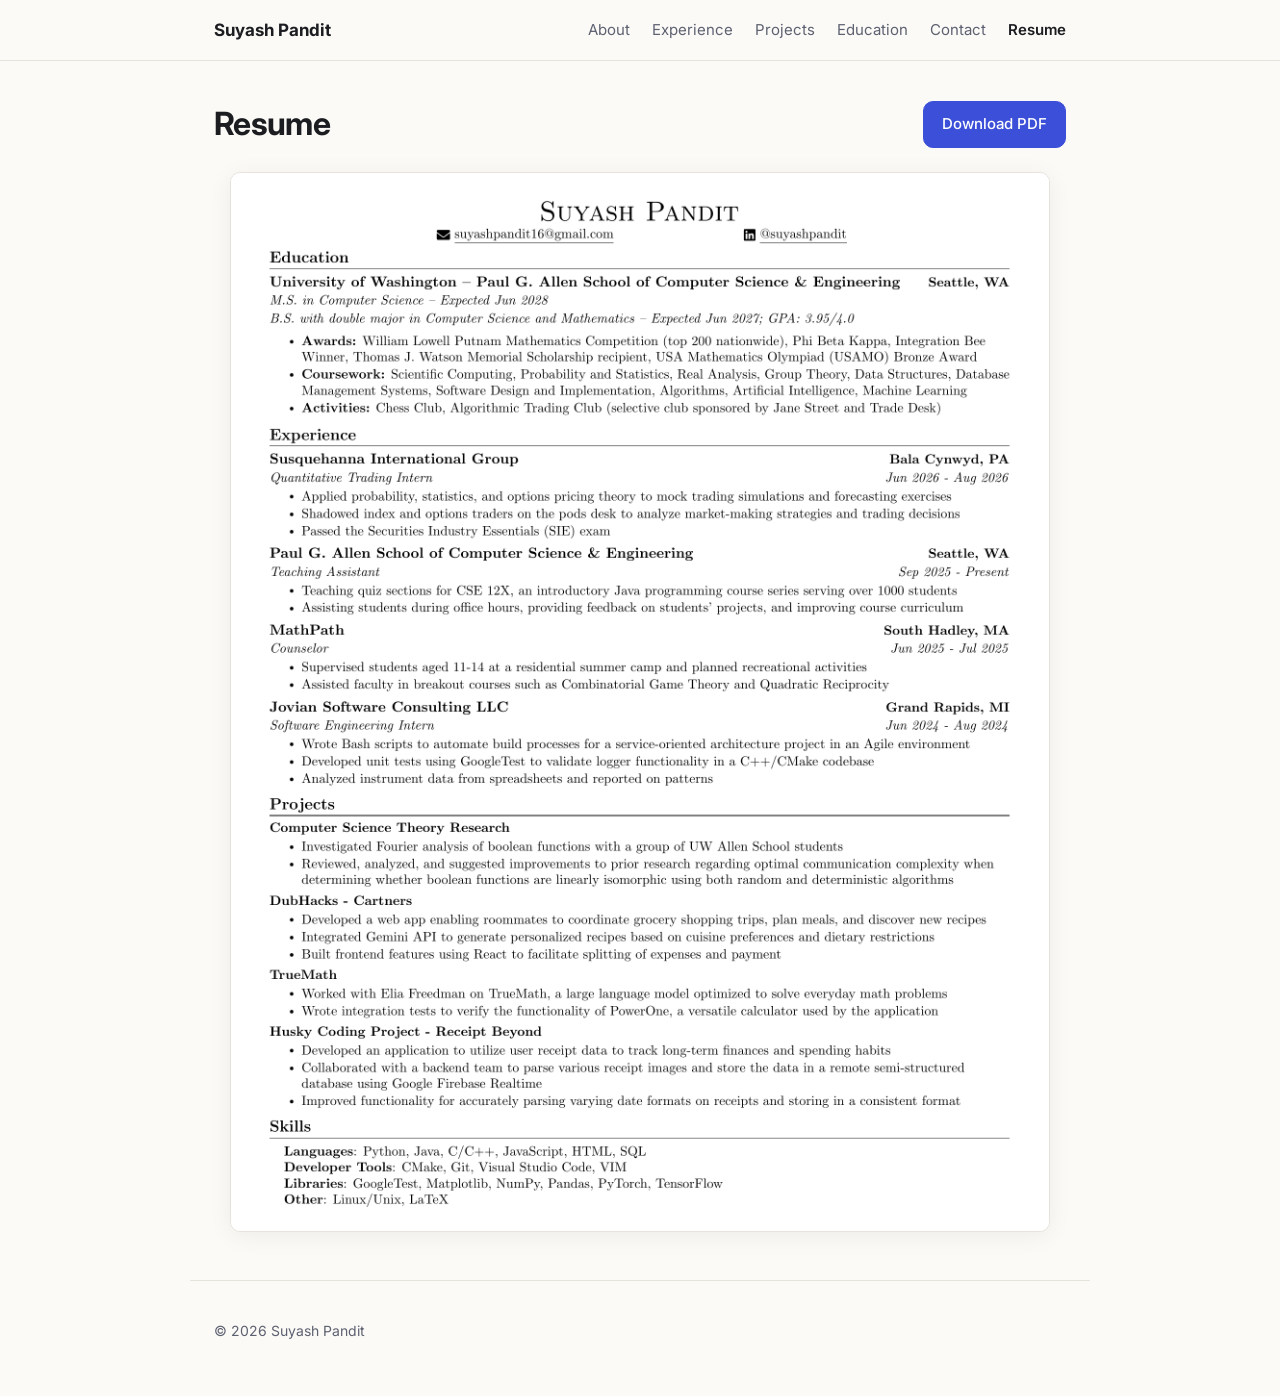
==== resume.html @ 8045b897 "Add first draft of personal website Co-Authored-By: Claude Opus 5.5 <noreply@anthropic.com> Claude-S" ====
<!doctype html>
<html lang="en">
<head>
  <meta charset="utf-8">
  <meta name="viewport" content="width=device-width, initial-scale=1">
  <title>Resume · Suyash Pandit</title>
  <meta name="description" content="Resume of Suyash Pandit.">
  <link rel="preconnect" href="https://fonts.googleapis.com">
  <link rel="preconnect" href="https://fonts.gstatic.com" crossorigin>
  <link href="https://fonts.googleapis.com/css2?family=Inter:wght@400;500;600;700&family=JetBrains+Mono:wght@400;500&display=swap" rel="stylesheet">
  <link rel="stylesheet" href="styles.css">
</head>
<body>
  <header class="site-header">
    <nav class="nav container">
      <a class="nav-name" href="index.html">Suyash Pandit</a>
      <ul class="nav-links">
        <li><a href="index.html#about">About</a></li>
        <li><a href="index.html#experience">Experience</a></li>
        <li><a href="index.html#projects">Projects</a></li>
        <li><a href="index.html#education">Education</a></li>
        <li><a href="index.html#contact">Contact</a></li>
        <li><a href="resume.html" aria-current="page">Resume</a></li>
      </ul>
    </nav>
  </header>

  <main class="container resume-page">
    <div class="resume-head">
      <h1>Resume</h1>
      <a class="button primary" href="SuyashPanditResume.pdf" download>Download PDF</a>
    </div>
    <a class="resume-frame" href="SuyashPanditResume.pdf">
      <img src="resume.png" width="1700" height="2200"
           alt="Suyash Pandit's one-page resume, covering education, experience, projects, and skills.">
    </a>
  </main>

  <footer class="site-footer container">
    <p>© 2026 Suyash Pandit</p>
  </footer>
</body>
</html>
---- styles.css ----
:root {
  --bg: #fbfaf7;
  --surface: #ffffff;
  --text: #1c1d21;
  --muted: #5d6170;
  --border: #e6e3dc;
  --accent: #3b4fd8;
  --accent-soft: #eef0fd;
  --radius: 10px;
  --max: 900px;
  color-scheme: light;
}

@media (prefers-color-scheme: dark) {
  :root {
    --bg: #111215;
    --surface: #181a1f;
    --text: #e8e9ec;
    --muted: #9a9eab;
    --border: #2a2d34;
    --accent: #8c9bff;
    --accent-soft: #1d2140;
    color-scheme: dark;
  }
}

* { box-sizing: border-box; }

html { scroll-behavior: smooth; scroll-padding-top: 72px; }

body {
  margin: 0;
  background: var(--bg);
  color: var(--text);
  font-family: "Inter", system-ui, -apple-system, "Segoe UI", sans-serif;
  font-size: 17px;
  line-height: 1.65;
  -webkit-font-smoothing: antialiased;
}

a { color: var(--accent); text-decoration: none; }
a:hover { text-decoration: underline; }

h1, h2, h3 { line-height: 1.25; margin: 0; }

.container {
  width: 100%;
  max-width: var(--max);
  margin: 0 auto;
  padding: 0 24px;
}

/* Header */
.site-header {
  position: sticky;
  top: 0;
  z-index: 10;
  background: color-mix(in srgb, var(--bg) 85%, transparent);
  backdrop-filter: blur(8px);
  border-bottom: 1px solid var(--border);
}

.nav {
  display: flex;
  align-items: center;
  justify-content: space-between;
  gap: 16px;
  height: 60px;
}

.nav-name { color: var(--text); font-weight: 700; }
.nav-name:hover { text-decoration: none; }

.nav-links {
  display: flex;
  gap: 22px;
  list-style: none;
  margin: 0;
  padding: 0;
  font-size: 15px;
}

.nav-links a { color: var(--muted); }
.nav-links a:hover { color: var(--text); text-decoration: none; }
.nav-links a[aria-current="page"] { color: var(--text); font-weight: 600; }

/* Hero */
.hero { padding-top: 96px; padding-bottom: 72px; }

.eyebrow {
  font-family: "JetBrains Mono", ui-monospace, monospace;
  font-size: 14px;
  color: var(--accent);
  margin: 0 0 12px;
}

.hero h1 {
  font-size: clamp(40px, 7vw, 60px);
  letter-spacing: -0.03em;
  margin-bottom: 20px;
}

.lede { font-size: 19px; color: var(--muted); max-width: 640px; margin: 0; }

.hero-actions { display: flex; flex-wrap: wrap; gap: 12px; margin-top: 32px; }

.button {
  display: inline-block;
  padding: 10px 18px;
  border: 1px solid var(--border);
  border-radius: var(--radius);
  color: var(--text);
  font-weight: 500;
  font-size: 15px;
  background: var(--surface);
}
.button:hover { text-decoration: none; border-color: var(--accent); }
.button.primary { background: var(--accent); border-color: var(--accent); color: #fff; }
@media (prefers-color-scheme: dark) { .button.primary { color: #111215; } }

/* Sections */
.section { padding-top: 56px; padding-bottom: 56px; border-top: 1px solid var(--border); }

.section h2 {
  font-size: 14px;
  font-family: "JetBrains Mono", ui-monospace, monospace;
  font-weight: 500;
  text-transform: uppercase;
  letter-spacing: 0.08em;
  color: var(--muted);
  margin-bottom: 28px;
}

.section p { margin: 0 0 14px; }

.about-grid { display: grid; grid-template-columns: 1.6fr 1fr; gap: 40px; }

.facts { list-style: none; margin: 0; padding: 0; font-size: 15px; }
.facts li { padding: 10px 0; border-bottom: 1px solid var(--border); }
.facts li:first-child { padding-top: 0; }
.fact-label {
  display: block;
  font-family: "JetBrains Mono", ui-monospace, monospace;
  font-size: 12px;
  color: var(--muted);
}

/* Experience */
.timeline { list-style: none; margin: 0; padding: 0; }
.entry + .entry { margin-top: 36px; }
.entry-head { margin-bottom: 8px; }
.entry h3 { font-size: 18px; font-weight: 600; }
.at { color: var(--muted); font-weight: 400; }
.meta { font-size: 14px; color: var(--muted); margin: 2px 0 0 !important; }
.entry ul { margin: 0; padding-left: 20px; color: var(--text); }
.entry ul li { margin: 4px 0; }

/* Projects */
.cards { display: grid; grid-template-columns: repeat(2, 1fr); gap: 18px; }

.card {
  background: var(--surface);
  border: 1px solid var(--border);
  border-radius: var(--radius);
  padding: 22px;
  display: flex;
  flex-direction: column;
}
.card h3 { font-size: 18px; margin-bottom: 8px; }
.card p { font-size: 15px; color: var(--muted); }
.card .tags { margin-top: auto; }

.card-kicker {
  font-family: "JetBrains Mono", ui-monospace, monospace;
  font-size: 12px;
  color: var(--accent) !important;
  margin: 0 0 6px !important;
}

.tags { display: flex; flex-wrap: wrap; gap: 8px; list-style: none; margin: 0; padding: 0; }
.tags li {
  font-size: 13px;
  padding: 3px 10px;
  border-radius: 999px;
  background: var(--accent-soft);
  color: var(--accent);
}

/* Education */
.edu-grid { display: grid; grid-template-columns: 1fr 1fr; gap: 40px; margin-top: 32px; }
.subhead { font-size: 16px; font-weight: 600; margin-bottom: 12px; }
.plain { margin: 0; padding-left: 20px; }
.plain li { margin: 4px 0; }

/* Skills */
.skills { margin: 0; display: grid; gap: 12px; }
.skills div { display: grid; grid-template-columns: 120px 1fr; gap: 16px; }
.skills dt { font-weight: 600; }
.skills dd { margin: 0; color: var(--muted); }

/* Contact */
.contact-links { display: flex; flex-wrap: wrap; gap: 24px; list-style: none; margin: 8px 0 0; padding: 0; font-weight: 500; }

/* Resume page */
.resume-page { padding-top: 40px; padding-bottom: 48px; }
.resume-head {
  display: flex;
  align-items: center;
  justify-content: space-between;
  gap: 16px;
  flex-wrap: wrap;
  margin-bottom: 24px;
}
.resume-head h1 { font-size: 32px; letter-spacing: -0.02em; }
.resume-frame {
  display: block;
  max-width: 820px;
  margin: 0 auto;
  border: 1px solid var(--border);
  border-radius: var(--radius);
  overflow: hidden;
  background: #fff;
  box-shadow: 0 4px 24px rgb(0 0 0 / 0.06);
}
.resume-frame img { display: block; width: 100%; height: auto; }

/* Footer */
.site-footer { padding-top: 24px; padding-bottom: 40px; color: var(--muted); font-size: 14px; border-top: 1px solid var(--border); }

/* Mobile */
@media (max-width: 720px) {
  .container { padding-left: 16px; padding-right: 16px; }
  .nav-links { gap: 14px; }
  .nav-links li:not(:last-child) { display: none; }
  .hero { padding-top: 64px; padding-bottom: 48px; }
  .about-grid, .edu-grid, .cards { grid-template-columns: 1fr; }
  .skills div { grid-template-columns: 1fr; gap: 2px; }
}
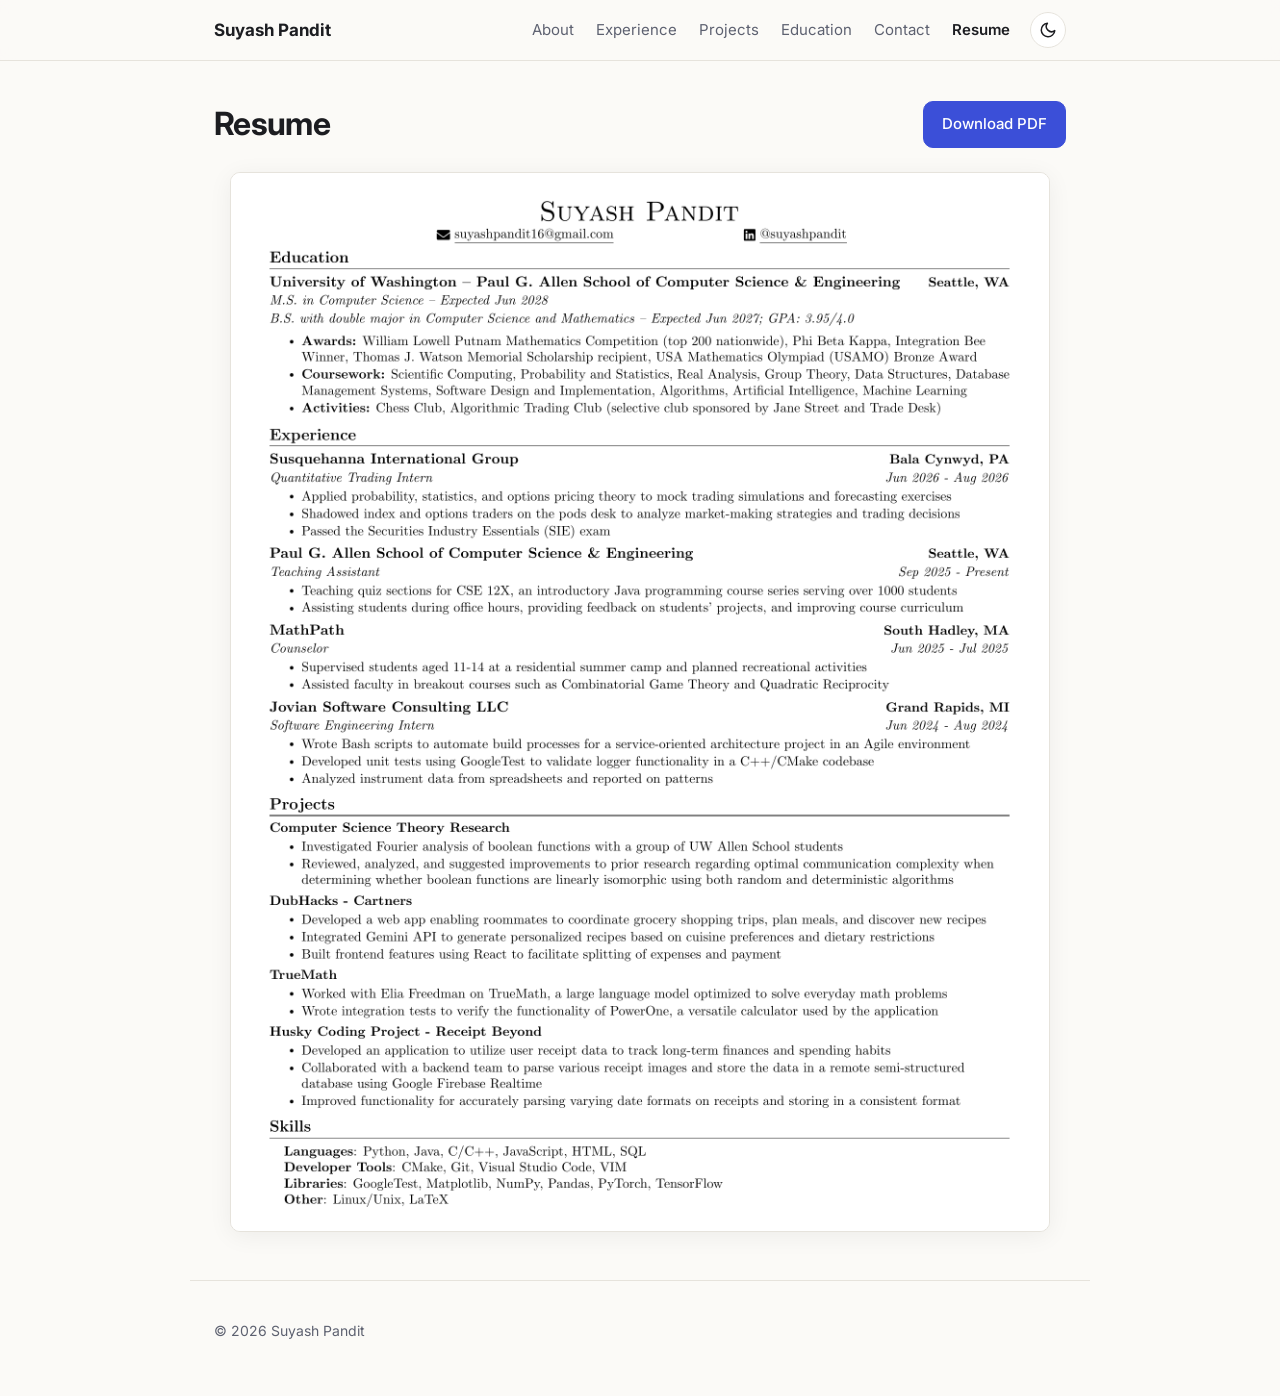
==== commit 9435cae7: "Add dark mode toggle to the header Co-Authored-By: Claude Opus 5.5 <noreply@anthropic.com> Claude-Se" ====
--- a/resume.html
+++ b/resume.html
@@ -8,20 +8,27 @@
   <link rel="preconnect" href="https://fonts.googleapis.com">
   <link rel="preconnect" href="https://fonts.gstatic.com" crossorigin>
   <link href="https://fonts.googleapis.com/css2?family=Inter:wght@400;500;600;700&family=JetBrains+Mono:wght@400;500&display=swap" rel="stylesheet">
-  <link rel="stylesheet" href="styles.css">
+  <link rel="stylesheet" href="styles.css?v=3">
+  <script src="theme.js?v=1"></script>
 </head>
 <body>
   <header class="site-header">
     <nav class="nav container">
       <a class="nav-name" href="index.html">Suyash Pandit</a>
-      <ul class="nav-links">
-        <li><a href="index.html#about">About</a></li>
-        <li><a href="index.html#experience">Experience</a></li>
-        <li><a href="index.html#projects">Projects</a></li>
-        <li><a href="index.html#education">Education</a></li>
-        <li><a href="index.html#contact">Contact</a></li>
-        <li><a href="resume.html" aria-current="page">Resume</a></li>
-      </ul>
+      <div class="nav-right">
+        <ul class="nav-links">
+          <li><a href="index.html#about">About</a></li>
+          <li><a href="index.html#experience">Experience</a></li>
+          <li><a href="index.html#projects">Projects</a></li>
+          <li><a href="index.html#education">Education</a></li>
+          <li><a href="index.html#contact">Contact</a></li>
+          <li><a href="resume.html" aria-current="page">Resume</a></li>
+        </ul>
+        <button class="theme-toggle" type="button" aria-label="Switch color theme">
+          <svg class="icon-moon" width="18" height="18" viewBox="0 0 24 24" aria-hidden="true"><path fill="none" stroke="currentColor" stroke-width="2" stroke-linecap="round" stroke-linejoin="round" d="M21 12.8A9 9 0 1 1 11.2 3a7 7 0 0 0 9.8 9.8z"/></svg>
+          <svg class="icon-sun" width="18" height="18" viewBox="0 0 24 24" aria-hidden="true"><g fill="none" stroke="currentColor" stroke-width="2" stroke-linecap="round"><circle cx="12" cy="12" r="4"/><path d="M12 2v2M12 20v2M4.93 4.93l1.41 1.41M17.66 17.66l1.41 1.41M2 12h2M20 12h2M4.93 19.07l1.41-1.41M17.66 6.34l1.41-1.41"/></g></svg>
+        </button>
+      </div>
     </nav>
   </header>
 
--- a/styles.css
+++ b/styles.css
@@ -12,7 +12,7 @@
 }
 
 @media (prefers-color-scheme: dark) {
-  :root {
+  :root:not([data-theme="light"]) {
     --bg: #111215;
     --surface: #181a1f;
     --text: #e8e9ec;
@@ -24,6 +24,17 @@
   }
 }
 
+:root[data-theme="dark"] {
+  --bg: #111215;
+  --surface: #181a1f;
+  --text: #e8e9ec;
+  --muted: #9a9eab;
+  --border: #2a2d34;
+  --accent: #8c9bff;
+  --accent-soft: #1d2140;
+  color-scheme: dark;
+}
+
 * { box-sizing: border-box; }
 
 html { scroll-behavior: smooth; scroll-padding-top: 72px; }
@@ -84,8 +95,45 @@
 .nav-links a:hover { color: var(--text); text-decoration: none; }
 .nav-links a[aria-current="page"] { color: var(--text); font-weight: 600; }
 
+.nav-right { display: flex; align-items: center; gap: 20px; }
+
+.theme-toggle {
+  display: inline-flex;
+  align-items: center;
+  justify-content: center;
+  width: 36px;
+  height: 36px;
+  padding: 0;
+  border: 1px solid var(--border);
+  border-radius: 50%;
+  background: var(--surface);
+  color: var(--text);
+  cursor: pointer;
+}
+.theme-toggle:hover { border-color: var(--accent); }
+.theme-toggle .icon-sun { display: none; }
+:root[data-theme="dark"] .theme-toggle .icon-sun { display: block; }
+:root[data-theme="dark"] .theme-toggle .icon-moon { display: none; }
+
 /* Hero */
-.hero { padding-top: 96px; padding-bottom: 72px; }
+.hero {
+  display: grid;
+  grid-template-columns: 1fr auto;
+  align-items: center;
+  gap: 48px;
+  padding-top: 96px;
+  padding-bottom: 72px;
+}
+
+.hero-photo {
+  order: 2;
+  width: 180px;
+  height: 180px;
+  border-radius: 50%;
+  object-fit: cover;
+  border: 4px solid var(--surface);
+  box-shadow: 0 0 0 1px var(--border), 0 8px 24px rgb(0 0 0 / 0.08);
+}
 
 .eyebrow {
   font-family: "JetBrains Mono", ui-monospace, monospace;
@@ -105,7 +153,6 @@
 .hero-actions { display: flex; flex-wrap: wrap; gap: 12px; margin-top: 32px; }
 
 .button {
-  display: inline-block;
   padding: 10px 18px;
   border: 1px solid var(--border);
   border-radius: var(--radius);
@@ -113,10 +160,15 @@
   font-weight: 500;
   font-size: 15px;
   background: var(--surface);
-}
+  display: inline-flex;
+  align-items: center;
+  gap: 8px;
+}
+.button .icon { width: 17px; height: 17px; flex: none; }
 .button:hover { text-decoration: none; border-color: var(--accent); }
 .button.primary { background: var(--accent); border-color: var(--accent); color: #fff; }
-@media (prefers-color-scheme: dark) { .button.primary { color: #111215; } }
+@media (prefers-color-scheme: dark) { :root:not([data-theme="light"]) .button.primary { color: #111215; } }
+:root[data-theme="dark"] .button.primary { color: #111215; }
 
 /* Sections */
 .section { padding-top: 56px; padding-bottom: 56px; border-top: 1px solid var(--border); }
@@ -169,6 +221,9 @@
 .card h3 { font-size: 18px; margin-bottom: 8px; }
 .card p { font-size: 15px; color: var(--muted); }
 .card .tags { margin-top: auto; }
+.card-link { margin-top: auto !important; font-size: 15px; font-weight: 500; }
+.card-link + .tags { margin-top: 0; }
+.card-title-link { color: inherit; }
 
 .card-kicker {
   font-family: "JetBrains Mono", ui-monospace, monospace;
@@ -232,7 +287,8 @@
   .container { padding-left: 16px; padding-right: 16px; }
   .nav-links { gap: 14px; }
   .nav-links li:not(:last-child) { display: none; }
-  .hero { padding-top: 64px; padding-bottom: 48px; }
+  .hero { grid-template-columns: 1fr; gap: 24px; padding-top: 48px; padding-bottom: 48px; }
+  .hero-photo { order: 0; width: 112px; height: 112px; }
   .about-grid, .edu-grid, .cards { grid-template-columns: 1fr; }
   .skills div { grid-template-columns: 1fr; gap: 2px; }
 }
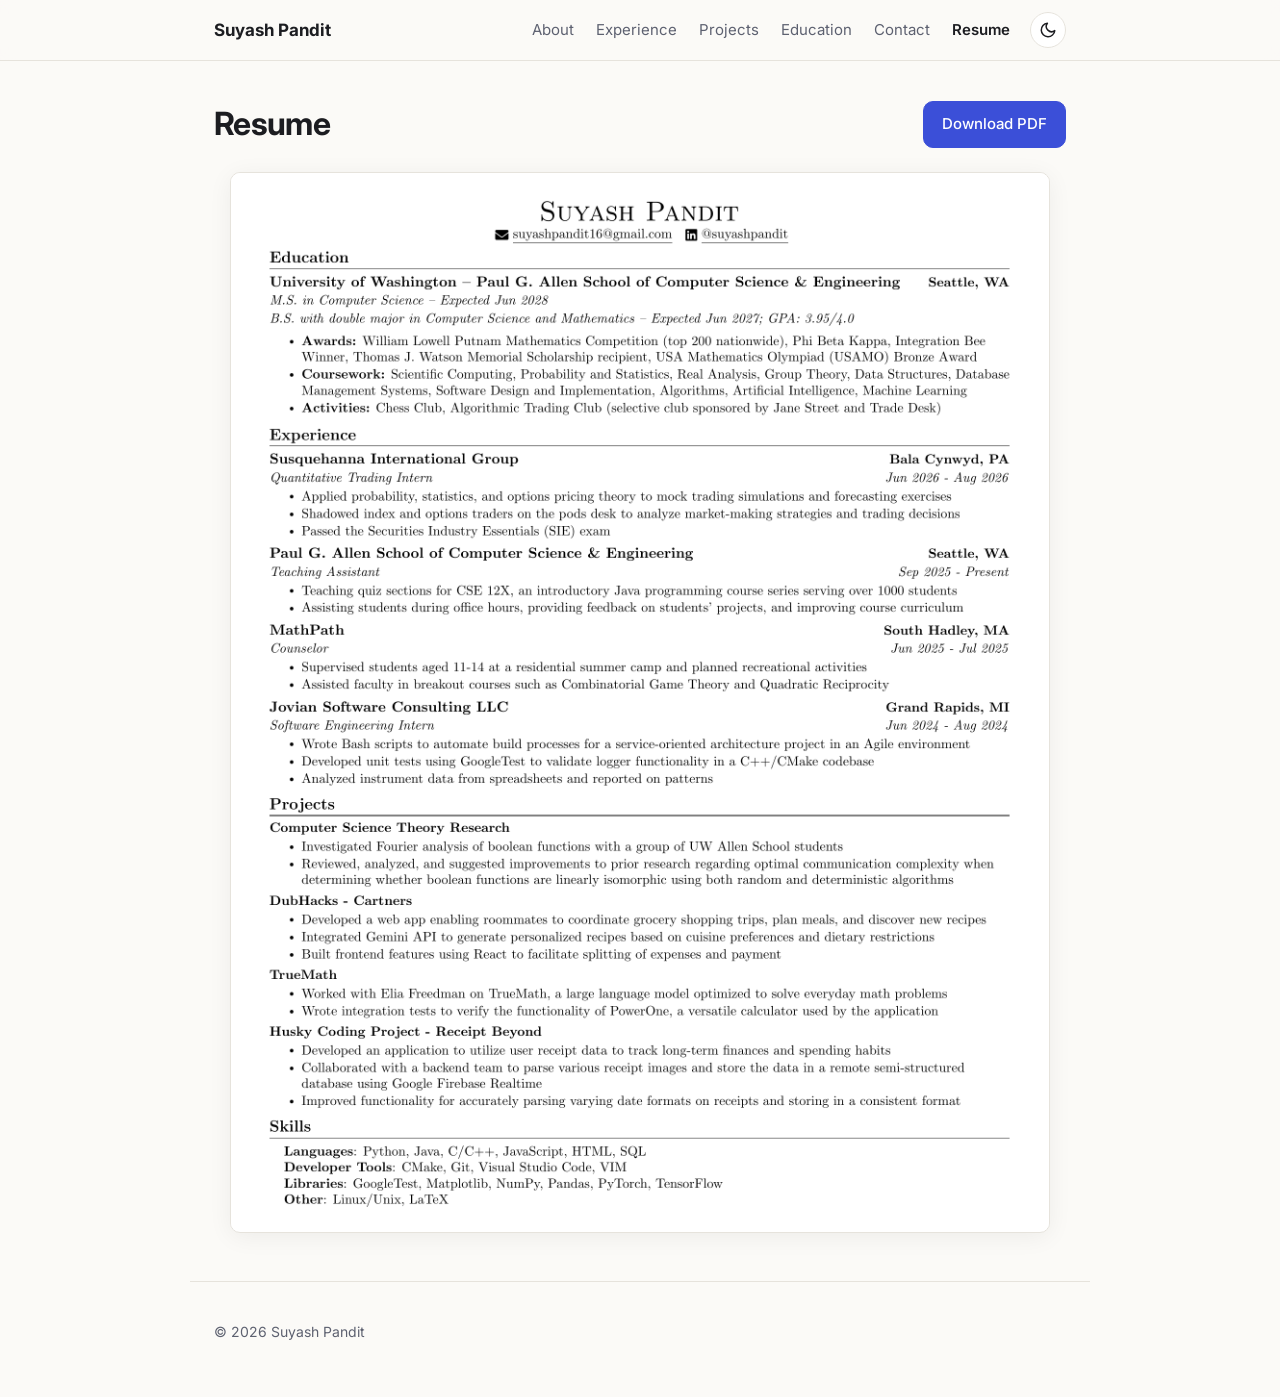
==== commit f502e649: "Embed updated resume PDF and add download button to hero Co-Authored-By: Claude Opus 5.5 <noreply@an" ====
--- a/resume.html
+++ b/resume.html
@@ -8,7 +8,7 @@
   <link rel="preconnect" href="https://fonts.googleapis.com">
   <link rel="preconnect" href="https://fonts.gstatic.com" crossorigin>
   <link href="https://fonts.googleapis.com/css2?family=Inter:wght@400;500;600;700&family=JetBrains+Mono:wght@400;500&display=swap" rel="stylesheet">
-  <link rel="stylesheet" href="styles.css?v=3">
+  <link rel="stylesheet" href="styles.css?v=4">
   <script src="theme.js?v=1"></script>
 </head>
 <body>
@@ -37,10 +37,13 @@
       <h1>Resume</h1>
       <a class="button primary" href="SuyashPanditResume.pdf" download>Download PDF</a>
     </div>
-    <a class="resume-frame" href="SuyashPanditResume.pdf">
-      <img src="resume.png" width="1700" height="2200"
-           alt="Suyash Pandit's one-page resume, covering education, experience, projects, and skills.">
-    </a>
+    <object class="resume-frame resume-pdf" data="SuyashPanditResume.pdf#navpanes=0&view=FitH" type="application/pdf"
+            aria-label="Suyash Pandit's resume (PDF)">
+      <a class="resume-fallback-link" href="SuyashPanditResume.pdf">
+        <img src="resume.png" width="1700" height="2200"
+             alt="Suyash Pandit's one-page resume, covering education, experience, projects, and skills.">
+      </a>
+    </object>
   </main>
 
   <footer class="site-footer container">
--- a/styles.css
+++ b/styles.css
@@ -278,6 +278,8 @@
   box-shadow: 0 4px 24px rgb(0 0 0 / 0.06);
 }
 .resume-frame img { display: block; width: 100%; height: auto; }
+.resume-pdf { width: 100%; aspect-ratio: 8.5 / 11; }
+.resume-fallback-link { display: block; }
 
 /* Footer */
 .site-footer { padding-top: 24px; padding-bottom: 40px; color: var(--muted); font-size: 14px; border-top: 1px solid var(--border); }
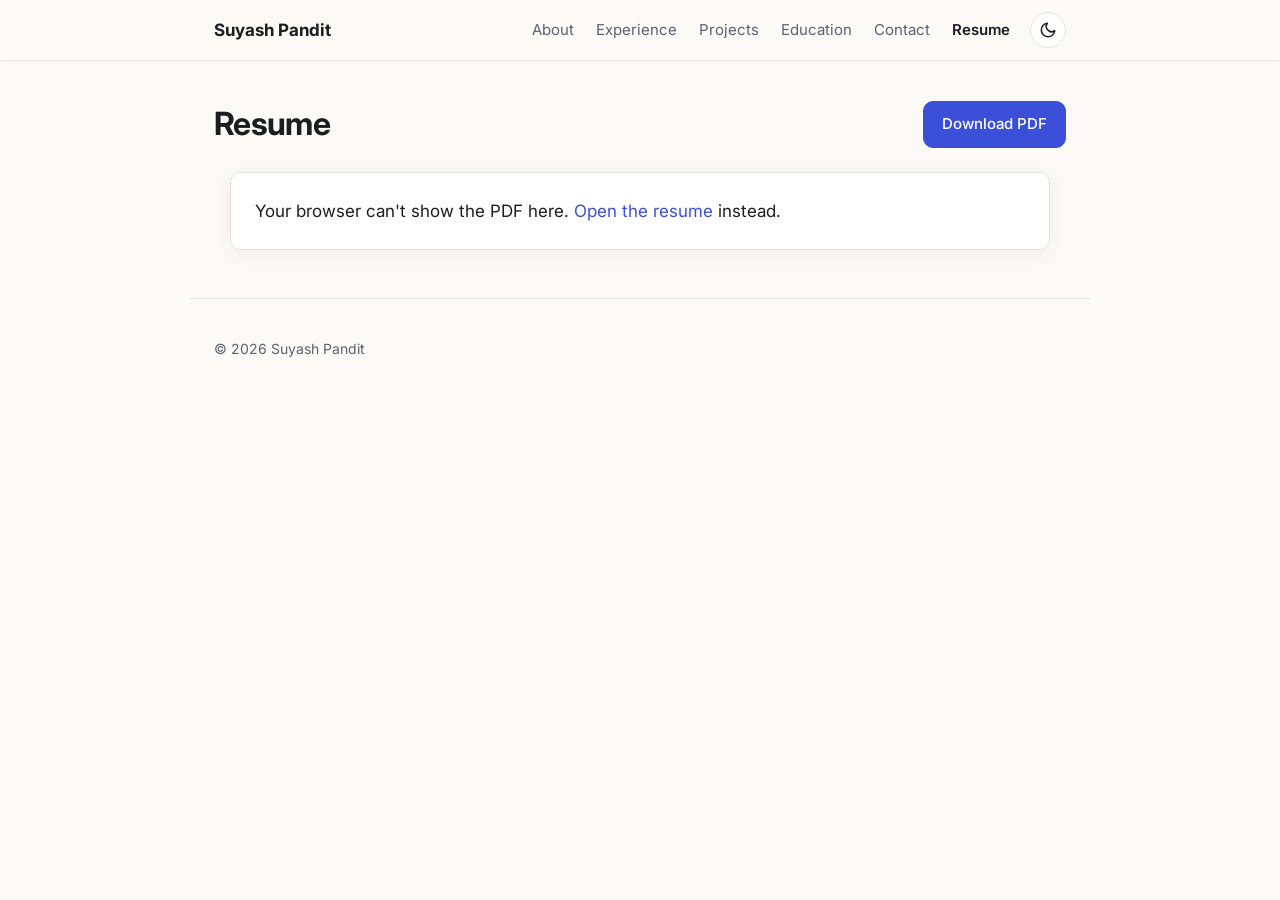
==== commit 4de4898a: "Remove resume.png fallback image Browsers without an inline PDF viewer now get a link to the PDF ins" ====
--- a/resume.html
+++ b/resume.html
@@ -8,7 +8,7 @@
   <link rel="preconnect" href="https://fonts.googleapis.com">
   <link rel="preconnect" href="https://fonts.gstatic.com" crossorigin>
   <link href="https://fonts.googleapis.com/css2?family=Inter:wght@400;500;600;700&family=JetBrains+Mono:wght@400;500&display=swap" rel="stylesheet">
-  <link rel="stylesheet" href="styles.css?v=4">
+  <link rel="stylesheet" href="styles.css?v=5">
   <script src="theme.js?v=1"></script>
 </head>
 <body>
@@ -39,11 +39,15 @@
     </div>
     <object class="resume-frame resume-pdf" data="SuyashPanditResume.pdf#navpanes=0&view=FitH" type="application/pdf"
             aria-label="Suyash Pandit's resume (PDF)">
-      <a class="resume-fallback-link" href="SuyashPanditResume.pdf">
-        <img src="resume.png" width="1700" height="2200"
-             alt="Suyash Pandit's one-page resume, covering education, experience, projects, and skills.">
-      </a>
+      <p class="resume-fallback">
+        Your browser can't show the PDF here.
+        <a href="SuyashPanditResume.pdf">Open the resume</a> instead.
+      </p>
     </object>
+    <script>
+      // Shrink the frame to fit the fallback message when the browser can't show PDFs inline.
+      if (navigator.pdfViewerEnabled === false) document.querySelector(".resume-pdf").classList.add("no-viewer");
+    </script>
   </main>
 
   <footer class="site-footer container">
--- a/styles.css
+++ b/styles.css
@@ -277,9 +277,9 @@
   background: #fff;
   box-shadow: 0 4px 24px rgb(0 0 0 / 0.06);
 }
-.resume-frame img { display: block; width: 100%; height: auto; }
 .resume-pdf { width: 100%; aspect-ratio: 8.5 / 11; }
-.resume-fallback-link { display: block; }
+.resume-fallback { padding: 24px; margin: 0; }
+.resume-pdf.no-viewer { aspect-ratio: auto; }
 
 /* Footer */
 .site-footer { padding-top: 24px; padding-bottom: 40px; color: var(--muted); font-size: 14px; border-top: 1px solid var(--border); }
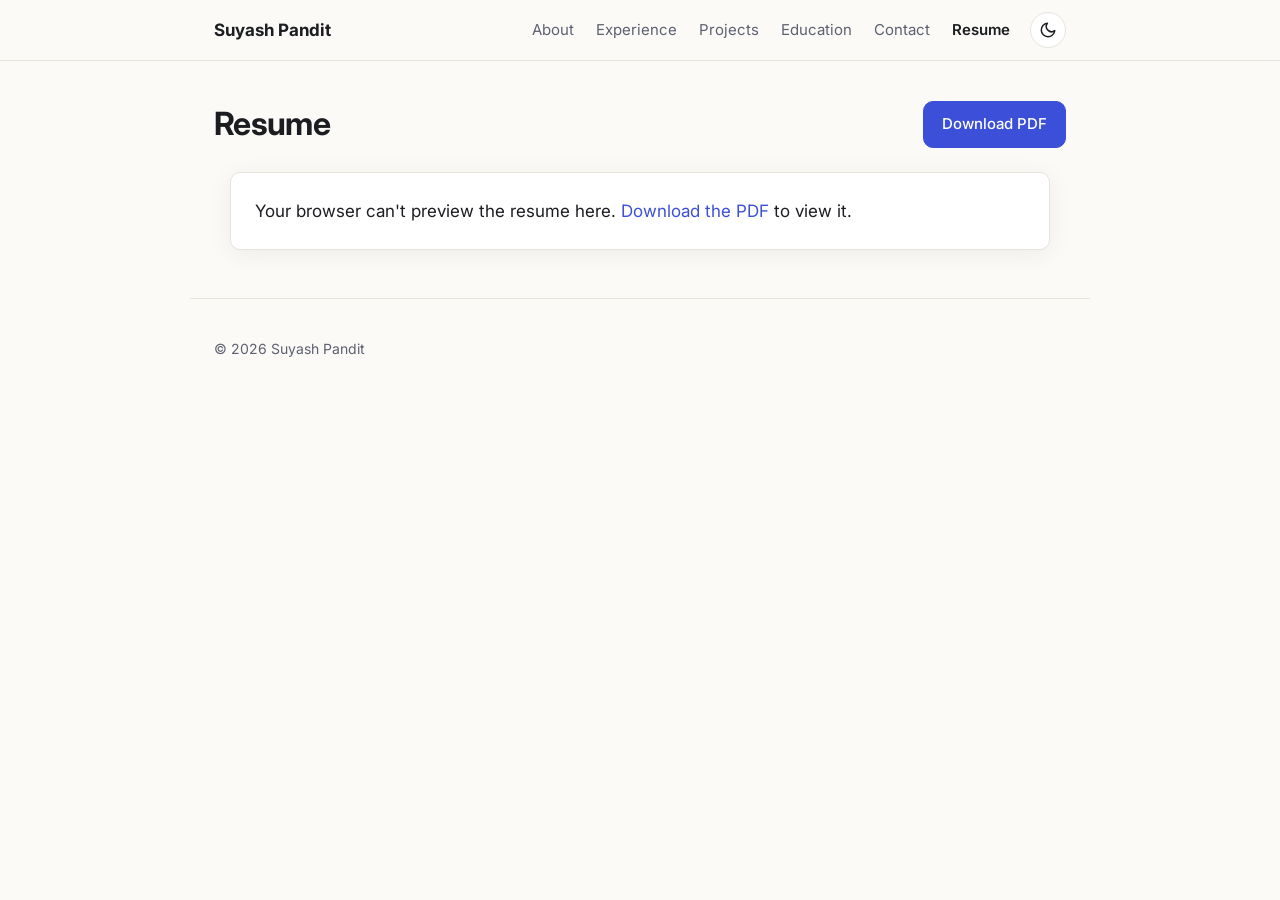
==== commit 2d310b05: "Point non-PDF browsers to the download Co-Authored-By: Claude Opus 5.5 <noreply@anthropic.com> Claud" ====
--- a/resume.html
+++ b/resume.html
@@ -40,8 +40,8 @@
     <object class="resume-frame resume-pdf" data="SuyashPanditResume.pdf#navpanes=0&view=FitH" type="application/pdf"
             aria-label="Suyash Pandit's resume (PDF)">
       <p class="resume-fallback">
-        Your browser can't show the PDF here.
-        <a href="SuyashPanditResume.pdf">Open the resume</a> instead.
+        Your browser can't preview the resume here.
+        <a href="SuyashPanditResume.pdf" download>Download the PDF</a> to view it.
       </p>
     </object>
     <script>
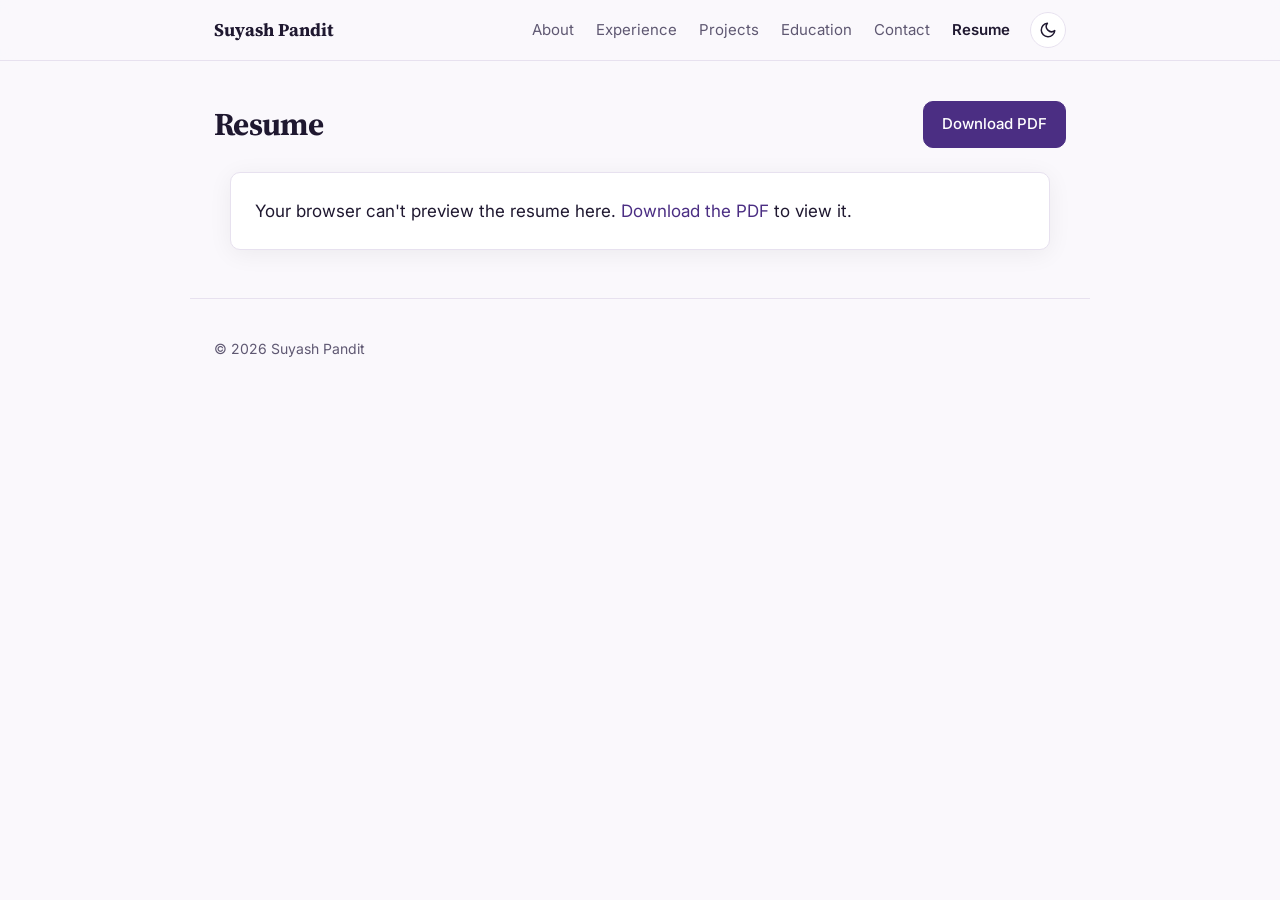
==== commit 90ef0c49: "Apply Husky theme: UW purple and gold with serif headings Also give the resume fallback box a themed" ====
--- a/resume.html
+++ b/resume.html
@@ -7,8 +7,8 @@
   <meta name="description" content="Resume of Suyash Pandit.">
   <link rel="preconnect" href="https://fonts.googleapis.com">
   <link rel="preconnect" href="https://fonts.gstatic.com" crossorigin>
-  <link href="https://fonts.googleapis.com/css2?family=Inter:wght@400;500;600;700&family=JetBrains+Mono:wght@400;500&display=swap" rel="stylesheet">
-  <link rel="stylesheet" href="styles.css?v=5">
+  <link href="https://fonts.googleapis.com/css2?family=Inter:wght@400;500;600;700&family=Source+Serif+4:opsz,wght@8..60,400;8..60,600;8..60,700&family=JetBrains+Mono:wght@400;500&display=swap" rel="stylesheet">
+  <link rel="stylesheet" href="styles.css?v=6">
   <script src="theme.js?v=1"></script>
 </head>
 <body>
--- a/styles.css
+++ b/styles.css
@@ -1,11 +1,14 @@
 :root {
-  --bg: #fbfaf7;
+  --bg: #faf8fc;
   --surface: #ffffff;
-  --text: #1c1d21;
-  --muted: #5d6170;
-  --border: #e6e3dc;
-  --accent: #3b4fd8;
-  --accent-soft: #eef0fd;
+  --text: #1f1830;
+  --muted: #5f5872;
+  --border: #e7e1ef;
+  --accent: #4b2e83;
+  --accent-soft: #efe9f8;
+  --gold: #8a6d1f;
+  --ring: #b7a57a;
+  --serif: "Source Serif 4", Georgia, serif;
   --radius: 10px;
   --max: 900px;
   color-scheme: light;
@@ -13,25 +16,27 @@
 
 @media (prefers-color-scheme: dark) {
   :root:not([data-theme="light"]) {
-    --bg: #111215;
-    --surface: #181a1f;
-    --text: #e8e9ec;
-    --muted: #9a9eab;
-    --border: #2a2d34;
-    --accent: #8c9bff;
-    --accent-soft: #1d2140;
+    --bg: #16121f;
+    --surface: #1e1929;
+    --text: #ece8f3;
+    --muted: #a59db5;
+    --border: #2e2740;
+    --accent: #c9a9ff;
+    --accent-soft: #2a2140;
+    --gold: #e8c766;
     color-scheme: dark;
   }
 }
 
 :root[data-theme="dark"] {
-  --bg: #111215;
-  --surface: #181a1f;
-  --text: #e8e9ec;
-  --muted: #9a9eab;
-  --border: #2a2d34;
-  --accent: #8c9bff;
-  --accent-soft: #1d2140;
+  --bg: #16121f;
+  --surface: #1e1929;
+  --text: #ece8f3;
+  --muted: #a59db5;
+  --border: #2e2740;
+  --accent: #c9a9ff;
+  --accent-soft: #2a2140;
+  --gold: #e8c766;
   color-scheme: dark;
 }
 
@@ -53,6 +58,7 @@
 a:hover { text-decoration: underline; }
 
 h1, h2, h3 { line-height: 1.25; margin: 0; }
+h1, h3 { font-family: var(--serif); }
 
 .container {
   width: 100%;
@@ -79,7 +85,7 @@
   height: 60px;
 }
 
-.nav-name { color: var(--text); font-weight: 700; }
+.nav-name { color: var(--text); font-weight: 700; font-family: var(--serif); font-size: 18px; }
 .nav-name:hover { text-decoration: none; }
 
 .nav-links {
@@ -132,19 +138,19 @@
   border-radius: 50%;
   object-fit: cover;
   border: 4px solid var(--surface);
-  box-shadow: 0 0 0 1px var(--border), 0 8px 24px rgb(0 0 0 / 0.08);
+  box-shadow: 0 0 0 3px var(--ring), 0 8px 24px rgb(0 0 0 / 0.08);
 }
 
 .eyebrow {
   font-family: "JetBrains Mono", ui-monospace, monospace;
   font-size: 14px;
-  color: var(--accent);
+  color: var(--gold);
   margin: 0 0 12px;
 }
 
 .hero h1 {
   font-size: clamp(40px, 7vw, 60px);
-  letter-spacing: -0.03em;
+  letter-spacing: -0.02em;
   margin-bottom: 20px;
 }
 
@@ -167,8 +173,8 @@
 .button .icon { width: 17px; height: 17px; flex: none; }
 .button:hover { text-decoration: none; border-color: var(--accent); }
 .button.primary { background: var(--accent); border-color: var(--accent); color: #fff; }
-@media (prefers-color-scheme: dark) { :root:not([data-theme="light"]) .button.primary { color: #111215; } }
-:root[data-theme="dark"] .button.primary { color: #111215; }
+@media (prefers-color-scheme: dark) { :root:not([data-theme="light"]) .button.primary { color: #16121f; } }
+:root[data-theme="dark"] .button.primary { color: #16121f; }
 
 /* Sections */
 .section { padding-top: 56px; padding-bottom: 56px; border-top: 1px solid var(--border); }
@@ -228,7 +234,7 @@
 .card-kicker {
   font-family: "JetBrains Mono", ui-monospace, monospace;
   font-size: 12px;
-  color: var(--accent) !important;
+  color: var(--gold) !important;
   margin: 0 0 6px !important;
 }
 
@@ -279,7 +285,7 @@
 }
 .resume-pdf { width: 100%; aspect-ratio: 8.5 / 11; }
 .resume-fallback { padding: 24px; margin: 0; }
-.resume-pdf.no-viewer { aspect-ratio: auto; }
+.resume-pdf.no-viewer { aspect-ratio: auto; background: var(--surface); }
 
 /* Footer */
 .site-footer { padding-top: 24px; padding-bottom: 40px; color: var(--muted); font-size: 14px; border-top: 1px solid var(--border); }
